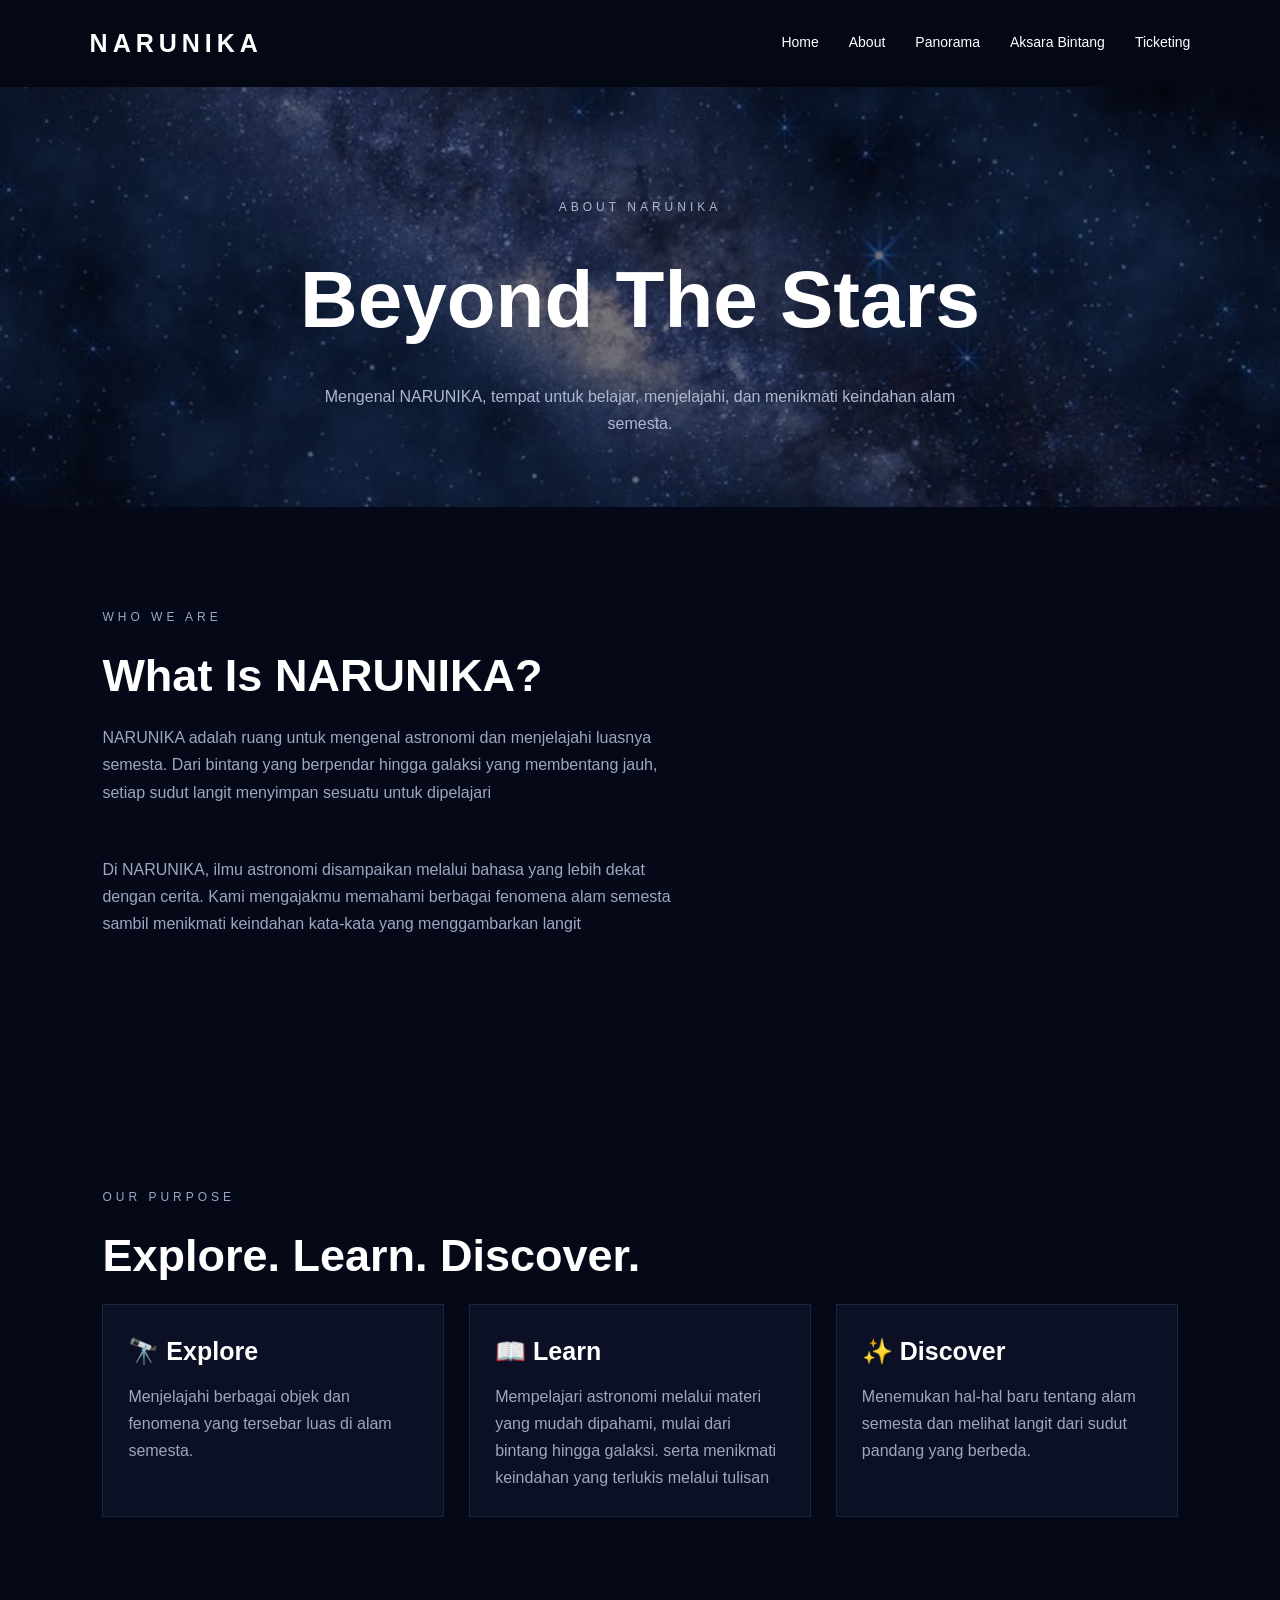
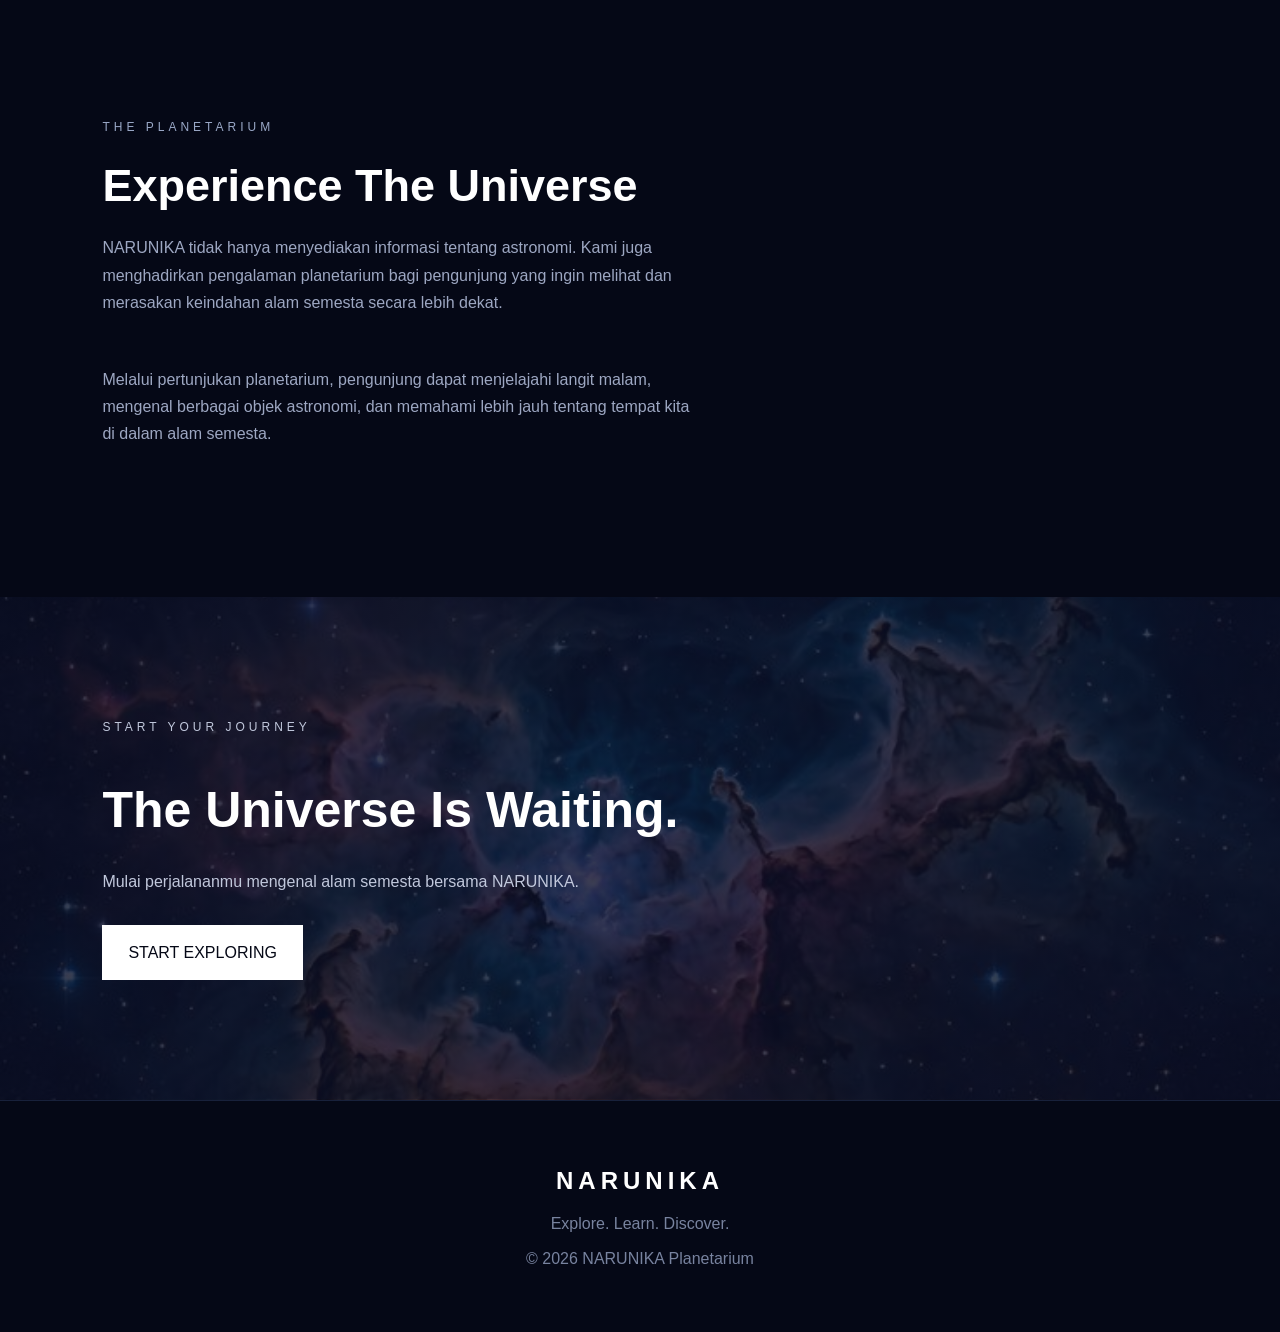
==== about.html @ da0d1deb "create NARUNIKA website" ====
<!DOCTYPE html>
<html lang="en">

<head>

    <meta charset="UTF-8">

    <meta name="viewport"
          content="width=device-width, initial-scale=1.0">

    <title>NARUNIKA | About</title>

    <link rel="stylesheet"
          href="css/style.css">

</head>


<body>

<nav>

    <div class="logo">
        NARUNIKA
    </div>

    <div class="nav-links">

        <a href="home.html">Home</a>
        <a href="about.html">About</a>
        <a href="galeri.html">Panorama</a>
        <a href="belajar.html">Aksara Bintang</a>
        <a href="ticketing.html">Ticketing</a>

    </div>

</nav>


<section class="page-header about-hero">

    <p class="small-title">
        ABOUT NARUNIKA
    </p>

    <h1>
        Beyond The Stars
    </h1>

    <p>
        Mengenal NARUNIKA, tempat untuk belajar,
        menjelajahi, dan menikmati keindahan
        alam semesta.
    </p>
</section>



<section class="section">

    <p class="small-title">
        WHO WE ARE
    </p>

    <h2>
        What Is NARUNIKA?
    </h2>

    <p class="section-intro">

        NARUNIKA adalah ruang untuk mengenal
        astronomi dan menjelajahi luasnya semesta.
        Dari bintang yang berpendar hingga galaksi 
        yang membentang jauh, setiap sudut langit
        menyimpan sesuatu untuk dipelajari

    </p>


    <p class="section-intro">

        Di NARUNIKA, ilmu astronomi disampaikan melalui
        bahasa yang lebih dekat dengan cerita.
        Kami mengajakmu memahami berbagai fenomena alam semesta
        sambil menikmati keindahan kata-kata yang 
        menggambarkan langit

    </p>

</section>


<section class="section">

    <p class="small-title">
        OUR PURPOSE
    </p>

    <h2>
        Explore. Learn. Discover.
    </h2>

    <div class="cards">


        <div class="card">

            <div class="card-content">

                <h3>
                    🔭 Explore
                </h3>

                <p>
                    Menjelajahi berbagai objek dan
                    fenomena yang tersebar luas
                    di alam semesta.
                </p>

            </div>

        </div>


        <div class="card">

            <div class="card-content">

                <h3>
                    📖 Learn
                </h3>

                <p>
                    Mempelajari astronomi melalui
                    materi yang mudah dipahami,
                    mulai dari bintang hingga galaksi. serta
                    menikmati keindahan yang terlukis melalui tulisan
                </p>

            </div>

        </div>


        <div class="card">

            <div class="card-content">

                <h3>
                    ✨ Discover
                </h3>

                <p>
                    Menemukan hal-hal baru tentang
                    alam semesta dan melihat langit
                    dari sudut pandang yang berbeda.
                </p>

            </div>

        </div>


    </div>

</section>


<section class="section">

    <p class="small-title">
        THE PLANETARIUM
    </p>

    <h2>
        Experience The Universe
    </h2>

    <p class="section-intro">

        NARUNIKA tidak hanya menyediakan informasi
        tentang astronomi. Kami juga menghadirkan
        pengalaman planetarium bagi pengunjung
        yang ingin melihat dan merasakan keindahan
        alam semesta secara lebih dekat.

    </p>

    <p class="section-intro">

        Melalui pertunjukan planetarium, pengunjung
        dapat menjelajahi langit malam, mengenal
        berbagai objek astronomi, dan memahami
        lebih jauh tentang tempat kita di dalam
        alam semesta.

    </p>

</section>


<section class="cta">

    <p class="small-title">
        START YOUR JOURNEY
    </p>

    <h2>
        The Universe Is Waiting.
    </h2>

    <p>
        Mulai perjalananmu mengenal alam semesta
        bersama NARUNIKA.
    </p>

    <a href="belajar.html"
       class="button">
        START EXPLORING
    </a>

</section>


<footer>

    <h2>
        NARUNIKA
    </h2>

    <p>
        Explore. Learn. Discover.
    </p>

    <p>
        © 2026 NARUNIKA Planetarium
    </p>

</footer>

</body>

</html>
---- css/style.css ----
* {
    margin: 0;
    padding: 0;
    box-sizing: border-box;
}


body {
    font-family: Arial, sans-serif;
    background: #050816;
    color: white;
    line-height: 1.7;
}


/* =========================
   NAVBAR
========================= */

nav {
    width: 100%;
    padding: 22px 7%;
    display: flex;
    justify-content: space-between;
    align-items: center;
    background: rgba(5, 8, 22, 0.9);
}


.logo {
    font-size: 25px;
    font-weight: bold;
    letter-spacing: 5px;
}


.nav-links {
    display: flex;
    gap: 30px;
}


.nav-links a {
    color: white;
    text-decoration: none;
    font-size: 14px;
    transition: 0.3s;
}


.nav-links a:hover {
    opacity: 0.6;
}


/* =========================
   OPENING
========================= */

.opening {
    min-height: 100vh;

    display: flex;

    justify-content: center;

    align-items: center;

    text-align: center;

    background:
        radial-gradient(
            circle at center,
            #172554 0%,
            #050816 60%
        );

    overflow: hidden;
}


.opening-content {
    animation: fadeIn 2s ease;
}


.opening h1 {
    font-size: clamp(70px, 12vw, 160px);

    letter-spacing: 20px;

    margin: 10px 0;
}


.opening p {
    color: #b8c1d9;
}


.small-title {
    font-size: 12px;

    letter-spacing: 4px;

    text-transform: uppercase;

    color: #9aa8c7;
}


/* =========================
   ENTER BUTTON
========================= */

.enter-btn {
    margin-top: 40px;

    padding: 15px 40px;

    background: transparent;

    color: white;

    border: 1px solid white;

    cursor: pointer;

    letter-spacing: 3px;

    transition: 0.3s;
}


.enter-btn:hover {
    transform: scale(1.08);

    box-shadow:
        0 0 25px
        rgba(255,255,255,0.5);
}


/* =========================
   HERO
========================= */

.hero {
    min-height: 90vh;

    display: flex;

    align-items: center;

    padding: 80px 8%;

    background:
        linear-gradient(
            90deg,
            rgba(5,8,22,0.95),
            rgba(5,8,22,0.25)
        ),
        url("../images/hero.jpg");

    background-size: cover;

    background-position: center;
}

.page-header.about-hero {
    position: relative;
    background-image: url("../images/hero.jpg");
    background-size: cover;
    background-position: center;
}

.page-header.about-hero::before {
    content: "";
    position: absolute;
    inset: 0;
    background: rgba(5, 8, 22, 0.55);
}

.page-header.about-hero > * {
    position: relative;
    z-index: 1;
}

.page-header.ticketing-hero {
    position: relative;
    background-image: url("../images/nebula.jpg");
    background-size: cover;
    background-position: center;
}

.page-header.ticketing-hero::before {
    content: "";
    position: absolute;
    inset: 0;
    background: rgba(5, 8, 22, 0.55);
}

.page-header.ticketing-hero > * {
    position: relative;
    z-index: 1;
}

.hero-content {
    max-width: 650px;
}


.hero h1 {
    font-size: clamp(50px, 8vw, 100px);

    line-height: 1.05;

    margin: 20px 0;
}


.hero p {
    max-width: 550px;

    color: #c5cbe0;
}


/* =========================
   BUTTON
========================= */

.hero-buttons {
    display: flex;

    gap: 15px;

    margin-top: 30px;

    flex-wrap: wrap;
}


.button {
    display: inline-block;

    padding: 13px 25px;

    background: white;

    color: #050816;

    text-decoration: none;

    border: 1px solid white;

    transition: 0.3s;

    cursor: pointer;
}


.button:hover {
    transform: translateY(-3px);
}


.button.outline {
    background: transparent;

    color: white;
}


/* =========================
   SECTION
========================= */

.section {
    padding: 100px 8%;
}


.section h2 {
    font-size: 45px;

    margin: 10px 0;
}


.section-intro {
    color: #9da7c2;

    max-width: 600px;

    margin-bottom: 50px;
}


/* =========================
   CARDS
========================= */

.cards {
    display: grid;

    grid-template-columns:
        repeat(3, 1fr);

    gap: 25px;
}


.card {
    display: block;

    color: white;

    text-decoration: none;

    background: #0b1024;

    border: 1px solid #1b2542;

    overflow: hidden;

    transition: 0.4s;
}


.card:hover {
    transform: translateY(-8px);

    border-color: #6376a8;
}


.card img {
    width: 100%;

    height: 250px;

    object-fit: cover;

    display: block;
}


.card-content {
    padding: 25px;
}


.card-content h3 {
    font-size: 25px;

    margin-bottom: 10px;
}


.card-content p {
    color: #9da7c2;
}


.read-more {
    display: inline-block;

    margin-top: 20px;

    color: white;

    font-size: 12px;

    letter-spacing: 2px;
}


/* =========================
   CTA
========================= */

.cta {
    padding: 120px 8%;

    background:
        linear-gradient(
            rgba(10,15,40,0.8),
            rgba(10,15,40,0.8)
        ),
        url("../images/nebula.jpg");

    background-size: cover;

    background-position: center;
}


.cta h2 {
    font-size: 50px;

    max-width: 700px;

    margin: 15px 0;
}


.cta p {
    color: #c1c8dc;

    max-width: 550px;

    margin-bottom: 30px;
}


/* =========================
   PAGE HEADER
========================= */

.page-header {
    text-align: center;

    padding: 110px 8% 70px;
}


.page-header h1 {
    font-size: clamp(45px, 7vw, 80px);

    margin: 15px 0;
}


.page-header p {
    color: #aeb7ce;

    max-width: 650px;

    margin: auto;
}


/* =========================
   GALLERY
========================= */

.gallery {
    padding: 40px 8% 100px;

    display: grid;

    grid-template-columns:
        repeat(3, 1fr);

    gap: 20px;
}


.gallery-item {
    overflow: hidden;

    background: #0b1024;
}


.gallery-item img {
    width: 100%;

    height: 300px;

    object-fit: cover;

    display: block;

    transition: 0.5s;
}


.gallery-item:hover img {
    transform: scale(1.05);
}


.gallery-item h3 {
    padding: 15px 20px;
}


/* =========================
   ARTICLE
========================= */

.article {
    max-width: 900px;

    margin: auto;

    padding: 100px 30px;
}


.article h1 {
    font-size: 70px;

    margin: 10px 0 40px;
}


.article h2 {
    font-size: 30px;

    margin-top: 50px;

    margin-bottom: 15px;
}


.article p {
    color: #b8c1d9;
}


.article-image {
    width: 100%;

    max-height: 550px;

    object-fit: cover;
}


/* =========================
   FACT BOX
========================= */

.fact-box {
    margin-top: 50px;

    padding: 30px;

    border-left: 3px solid white;

    background: #0b1024;
}


.fact-box h3 {
    margin-bottom: 10px;
}


/* =========================
   BACK BUTTON
========================= */

.back-button {
    display: inline-block;

    margin-top: 50px;

    color: white;

    text-decoration: none;

    border-bottom: 1px solid white;

    padding-bottom: 5px;
}


/* =========================
   TICKETING
========================= */

.ticket-section {
    max-width: 1100px;

    margin: auto;

    padding: 50px 30px 100px;

    display: grid;

    grid-template-columns:
        1fr 1fr;

    gap: 70px;
}


.ticket-info h2,
.ticket-form h2 {
    font-size: 40px;

    margin-bottom: 20px;
}


.ticket-info h3 {
    margin-top: 40px;

    margin-bottom: 15px;
}


.ticket-info p {
    color: #aeb7ce;
}


.ticket-form {
    padding: 35px;

    background: #0b1024;

    border: 1px solid #1b2542;
}


.ticket-form label {
    display: block;

    margin-top: 20px;

    margin-bottom: 7px;
}


.ticket-form input,
.ticket-form select {
    width: 100%;

    padding: 13px;

    background: #050816;

    border: 1px solid #303b5c;

    color: white;
}


.ticket-form button {
    margin-top: 30px;
}


/* =========================
   FOOTER
========================= */

footer {
    padding: 60px 8%;

    text-align: center;

    border-top: 1px solid #18213b;
}


footer h2 {
    letter-spacing: 5px;
}


footer p {
    color: #78839f;

    margin-top: 8px;
}


/* =========================
   ANIMATION
========================= */

@keyframes fadeIn {

    from {
        opacity: 0;

        transform: translateY(20px);
    }

    to {
        opacity: 1;

        transform: translateY(0);
    }

}


/* =========================
   MOBILE
========================= */

@media (max-width: 800px) {

    nav {
        flex-direction: column;

        gap: 15px;
    }


    .nav-links {
        gap: 15px;
    }


    .cards {
        grid-template-columns: 1fr;
    }


    .gallery {
        grid-template-columns: 1fr;
    }


    .ticket-section {
        grid-template-columns: 1fr;
    }


    .hero h1 {
        font-size: 55px;
    }


    .article h1 {
        font-size: 50px;
    }

}
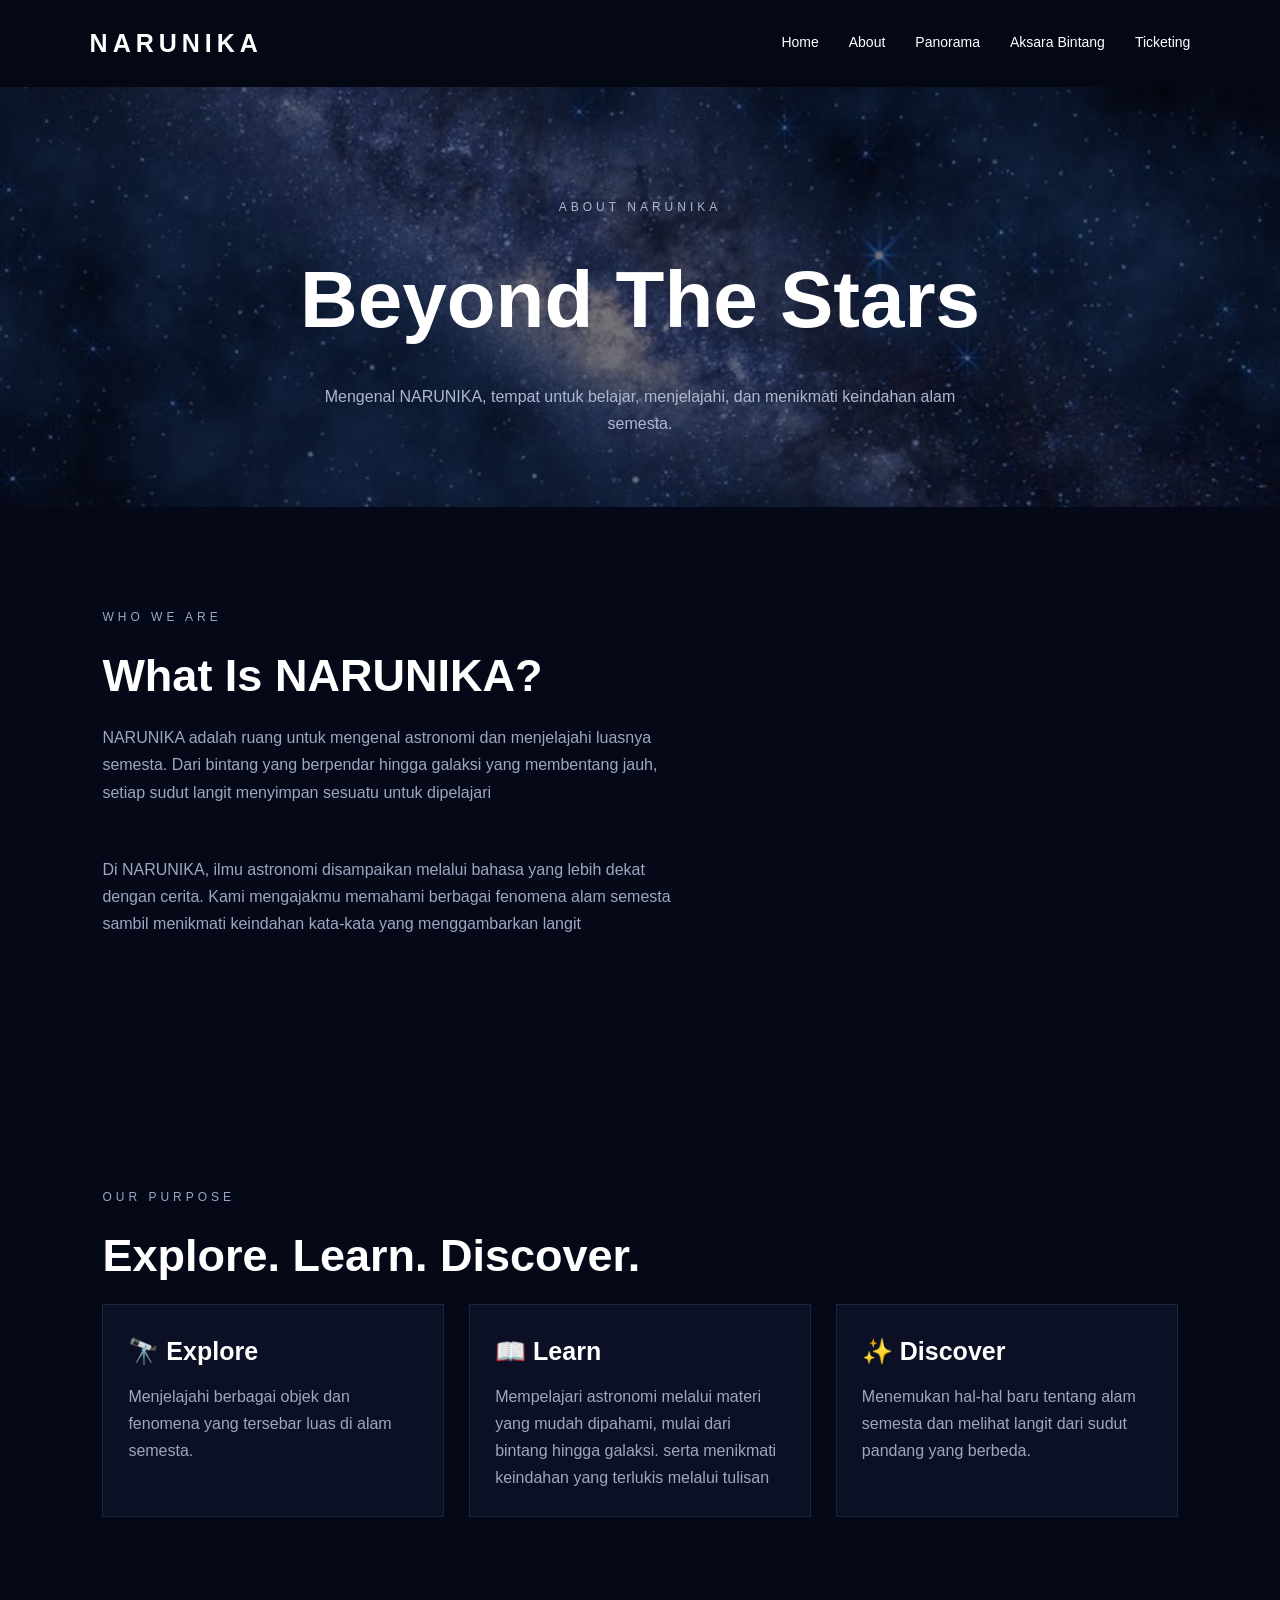
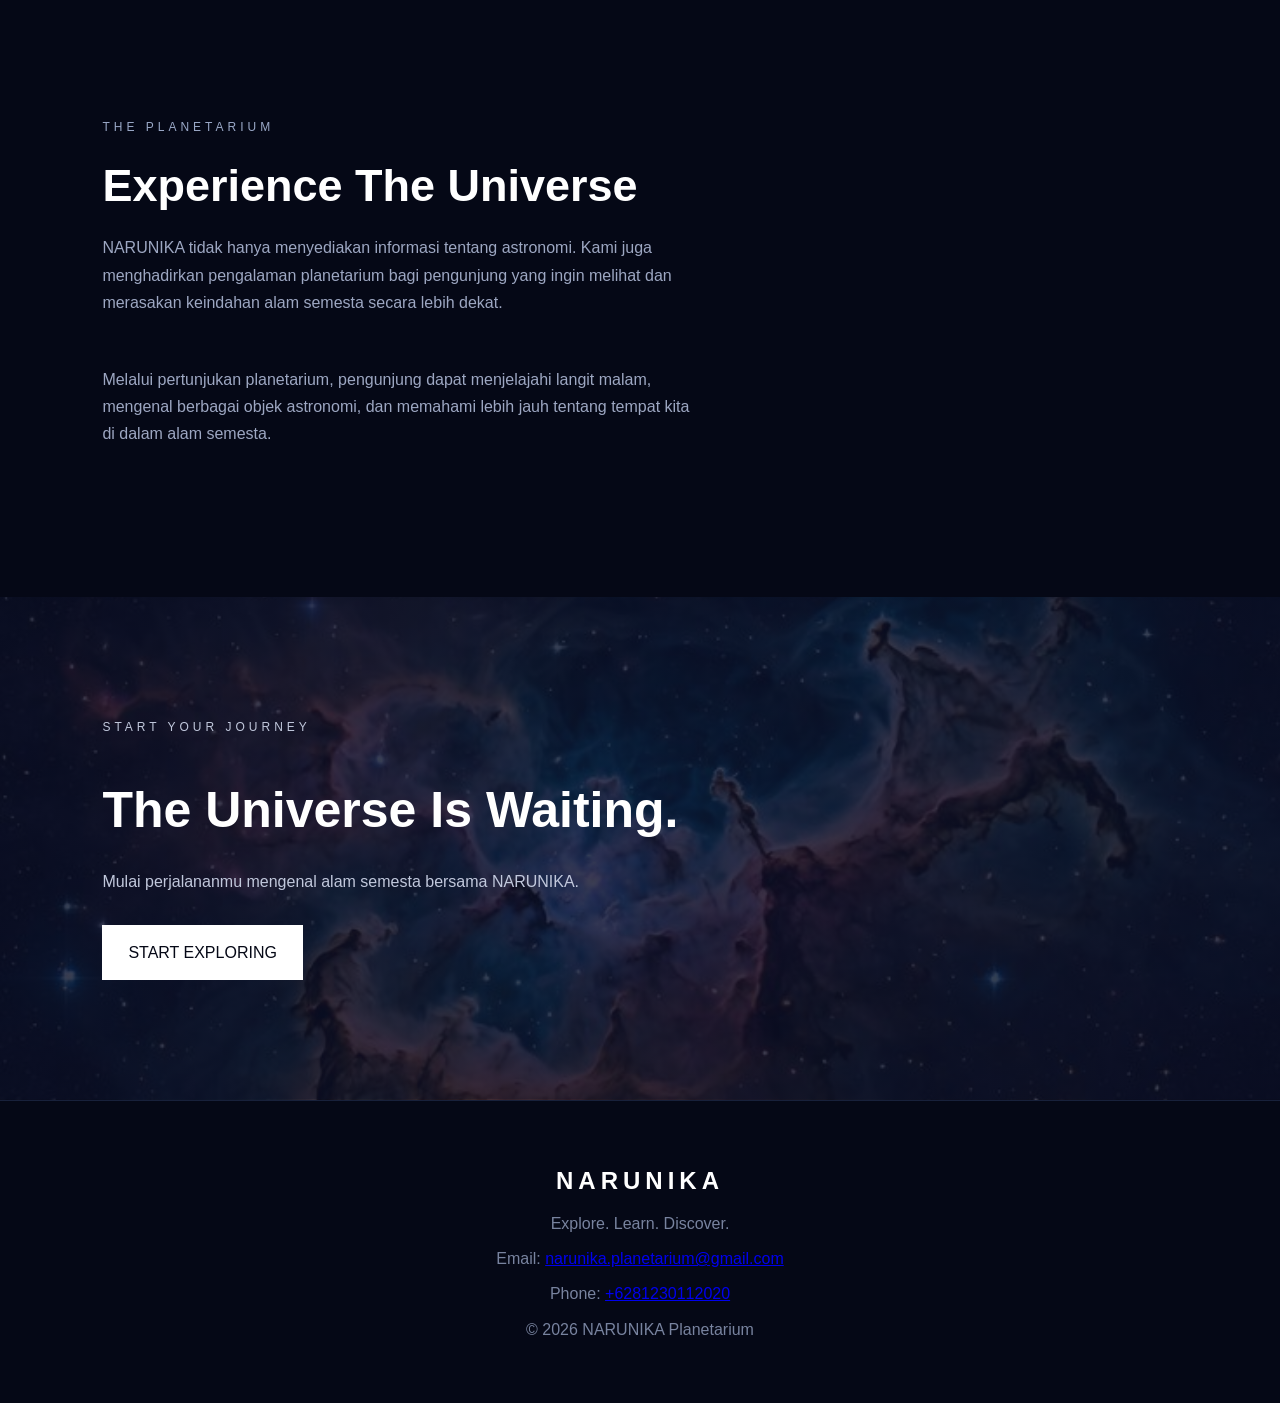
==== commit 614ab64a: "Add contact information" ====
--- a/about.html
+++ b/about.html
@@ -223,19 +223,11 @@
 
 
 <footer>
-
-    <h2>
-        NARUNIKA
-    </h2>
-
-    <p>
-        Explore. Learn. Discover.
-    </p>
-
-    <p>
-        © 2026 NARUNIKA Planetarium
-    </p>
-
+    <h2>NARUNIKA</h2>
+    <p>Explore. Learn. Discover.</p>
+    <p>Email: <a href="mailto:narunika.planetarium@gmail.com">narunika.planetarium@gmail.com</a></p>
+    <p>Phone: <a href="tel:+6281230112020">+6281230112020</a></p>
+    <p>© 2026 NARUNIKA Planetarium</p>
 </footer>
 
 </body>
